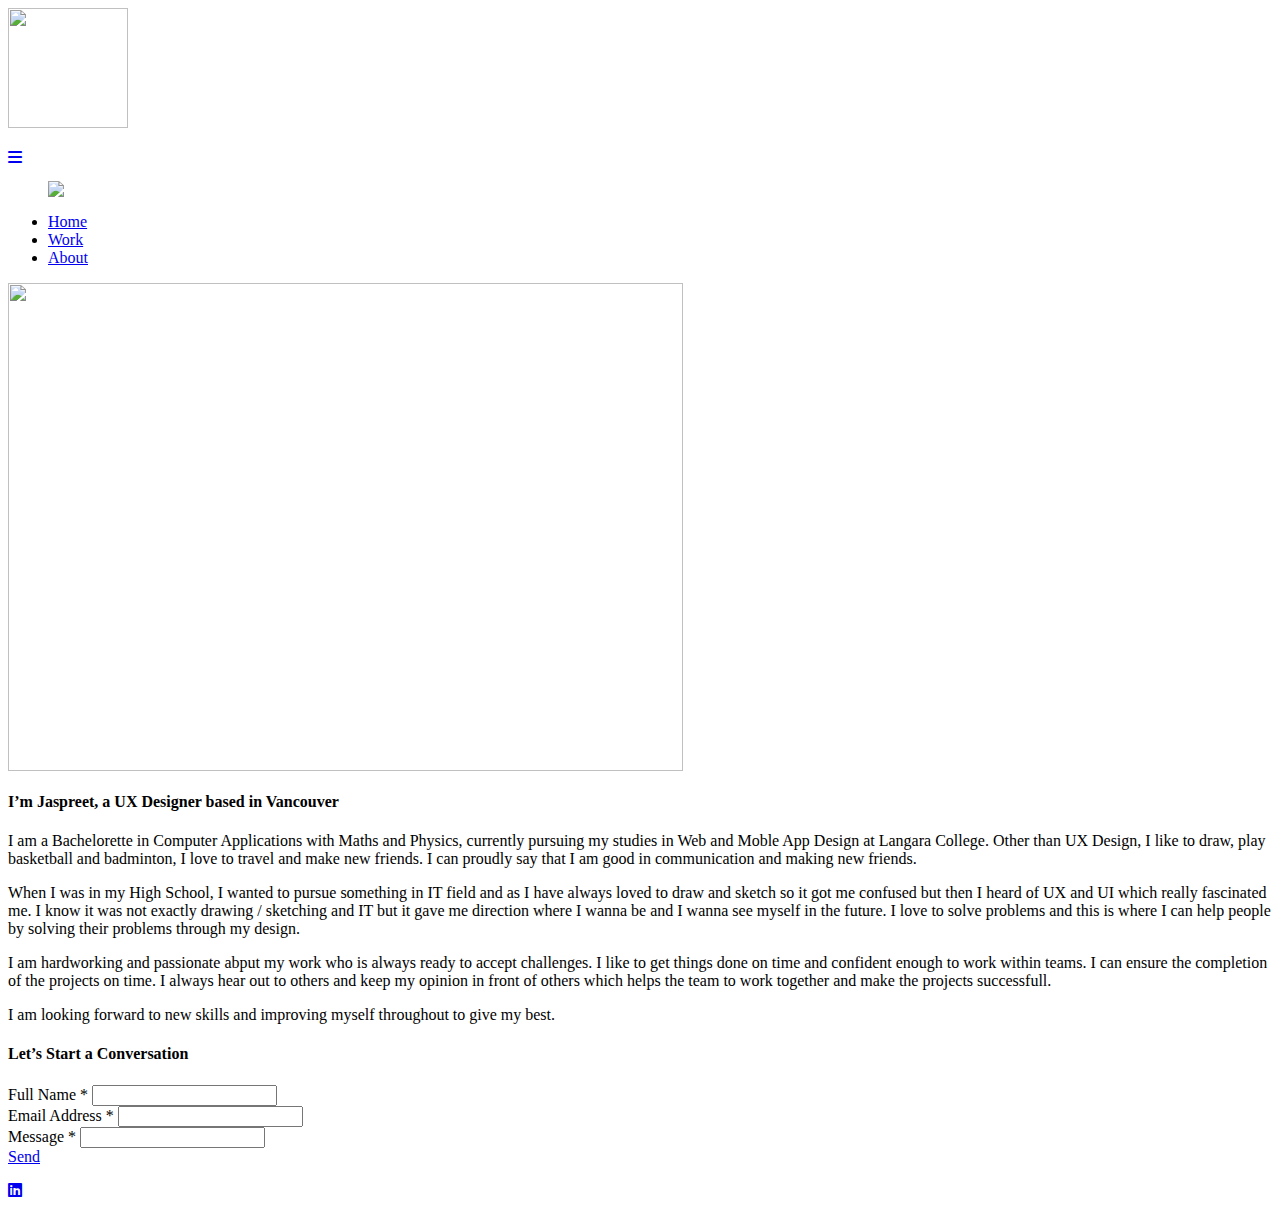
==== about.html @ 262883e8 "Add files via upload" ====
<html lang="en">
  <head>
    <meta charset="UTF-8">
    <meta http-equiv="X-UA-Compatible" content="IE=edge">
    <meta name="viewport" content="width=device-width, initial-scale=1.0">
    <link rel="stylesheet" href="assets/css/style.css">
    <link rel="stylesheet" href="https://cdnjs.cloudflare.com/ajax/libs/font-awesome/6.0.0-beta2/css/all.min.css?ver=6.1">
    <title>Jaspreet Portfolio</title>
  </head>
  <body id="htmlBody">
    <header>
      <nav class="navbar" id="navBar">
        <div class="navbar-parent">
          <div class="logo-container">
            <h1 class="logo"><a href="index.html"><img src="assets/images/logo.png" width="120" height="120"></a></h1>
          </div>
          <div class="header-menu">
            <a href="#" class="icon" id="baricon" onclick="openNav()" > <i class="fa fa-bars"></i> </a>
            <ul class="main-menu side-menu" id="sideMenu">
              <p class="close-menu" onclick="closeNav()"><img src="assets/images/closemenu.png"></p>
              <li class="main-menu-item"><a href="index.html">Home</a></li>
              <li class="main-menu-item"><a href="index.html#mywork">Work</a></li>
              <li class="main-menu-item"><a href="about.html" class="active">About</a></li> 
            </ul>
            <div class="mob-nav-bg" id="navBg"></div>
          </div>
        </div>
      </nav>
    </header>

<div class="contentwrap aboutpage">
    
     <section class="aboutSec">
      <div class="container custom-c">
        <div class="myImage">
          <img src="assets/images/jas 2.png" width="675" height="488">
        </div>
        <h4 class="work-h4">I’m Jaspreet, a UX Designer based in Vancouver</h4>
        <div class="work-para">
          <p>I am a Bachelorette in Computer Applications with Maths and Physics, currently pursuing my studies in Web and Moble App Design at Langara College. Other than UX Design, I like to draw, play basketball and badminton, I love to travel and make new
friends. I can proudly say that I am good in communication and making new friends.</p>

<p>When I was in my High School, I wanted to pursue something in IT field and as I have always loved to draw and sketch so it got me confused but then I heard of UX and UI which really fascinated me. I know it was not exactly drawing / sketching and IT but it gave me direction where I wanna be and I wanna see myself in the future. I love to solve problems and this is where I can help people by solving their problems through my design. </p>

<p>I am hardworking and passionate abput my work who is always ready to accept challenges. I like to get things done on time and confident enough to work within teams. I can ensure the completion of the projects on time. I always hear out to others and keep my opinion in front of others which helps the team to work together and make the projects successfull.</p>

<p>I am looking forward to new skills and improving myself throughout to give my best.</p>
        </div>
      </div>
    </section>

    <section class="contactFormSec">
      <div class="container custom-c">
      <div class="contactForm">
        <h4 class="work-h4">Let’s Start a Conversation</h4>
        <form>
          <div class="singleField">
            <label>Full Name *</label>
            <input type="text">
          </div>
          <div class="singleField">
            <label>Email Address *</label>
            <input type="email">
          </div>
          <div class="singleField">
            <label>Message *</label>
            <input type="text">
          </div>
          <div class="submitBtn">
            <a href="#">Send</a>
          </div>
        </form>
      </div></div>
    </section>



  
</div>


    <footer>
      <div class="footerdiv">
        <a href="https://www.linkedin.com/in/i-am-jaspreet-kaur"><i class="fab fa-linkedin"></i></a>
      </div>
    </footer>
    <script type="text/javascript" src="assets/js/scripts.js"></script>
  </body>
</html>
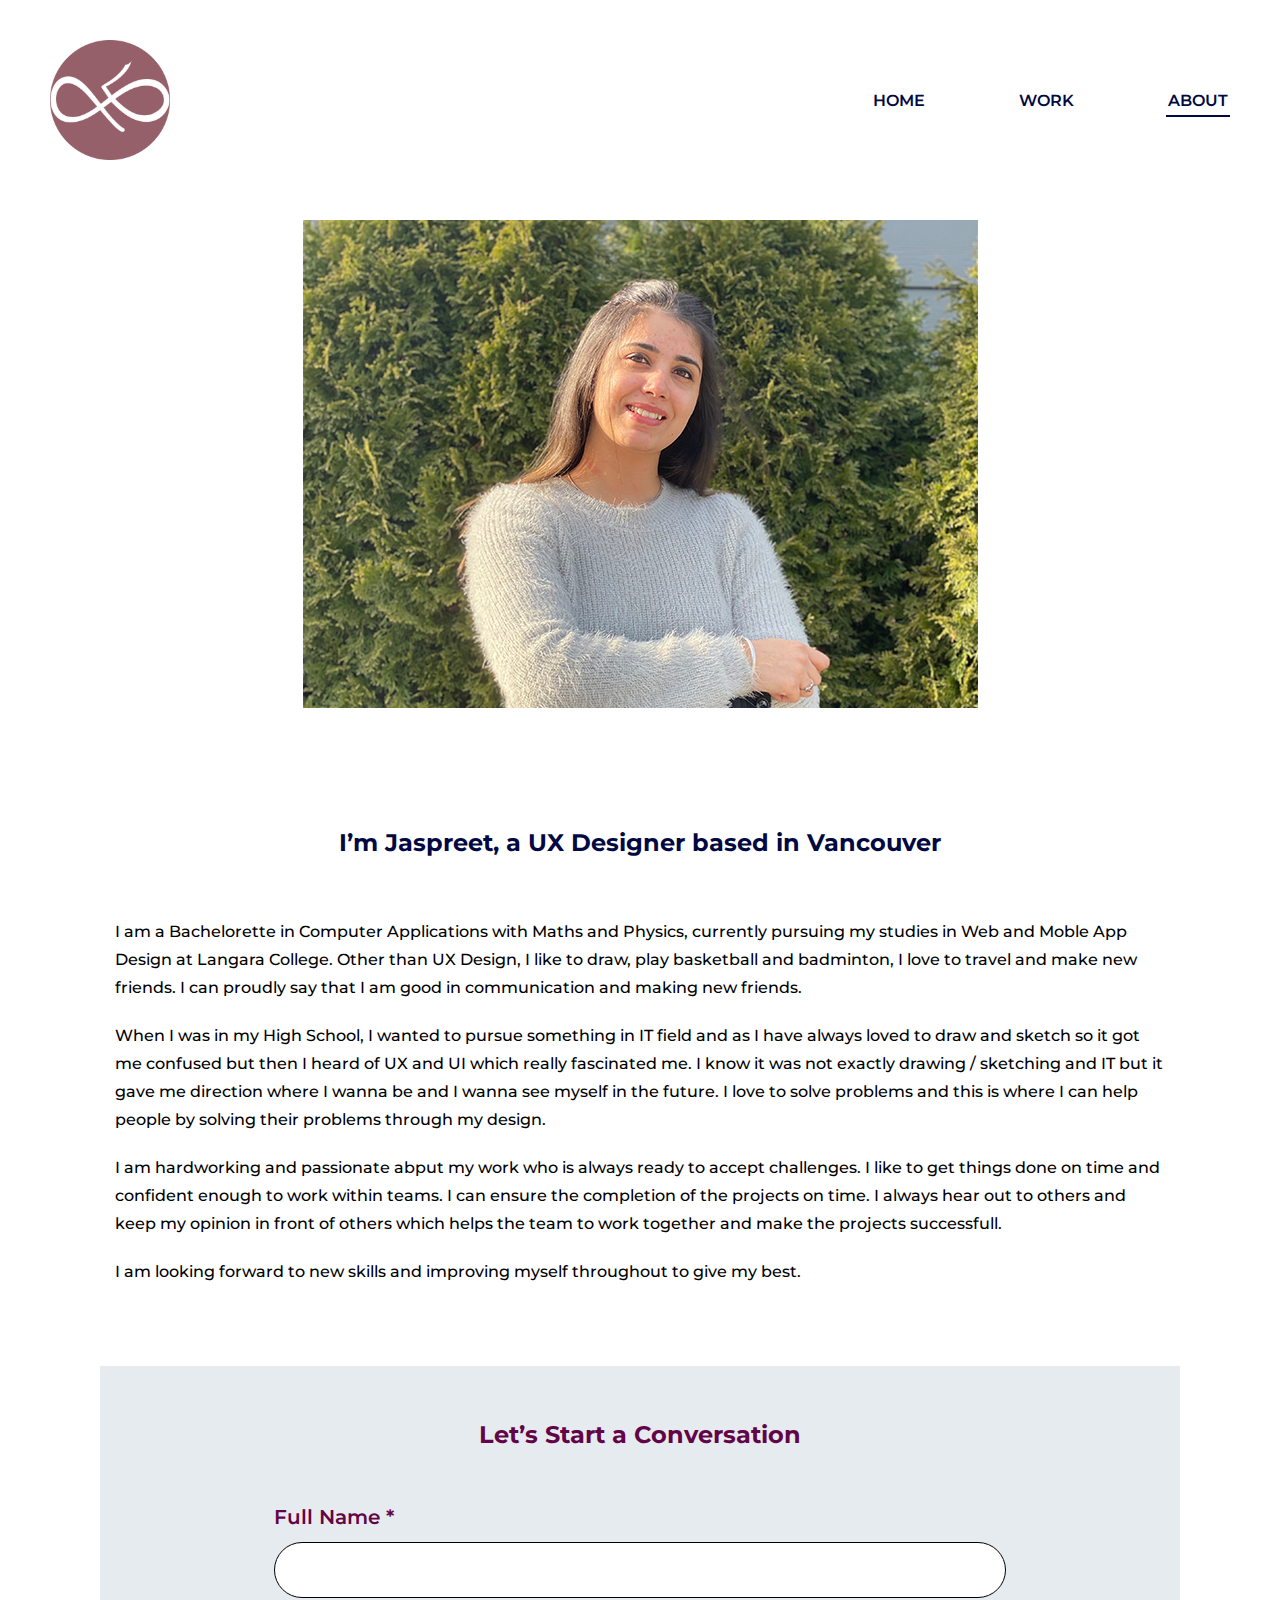
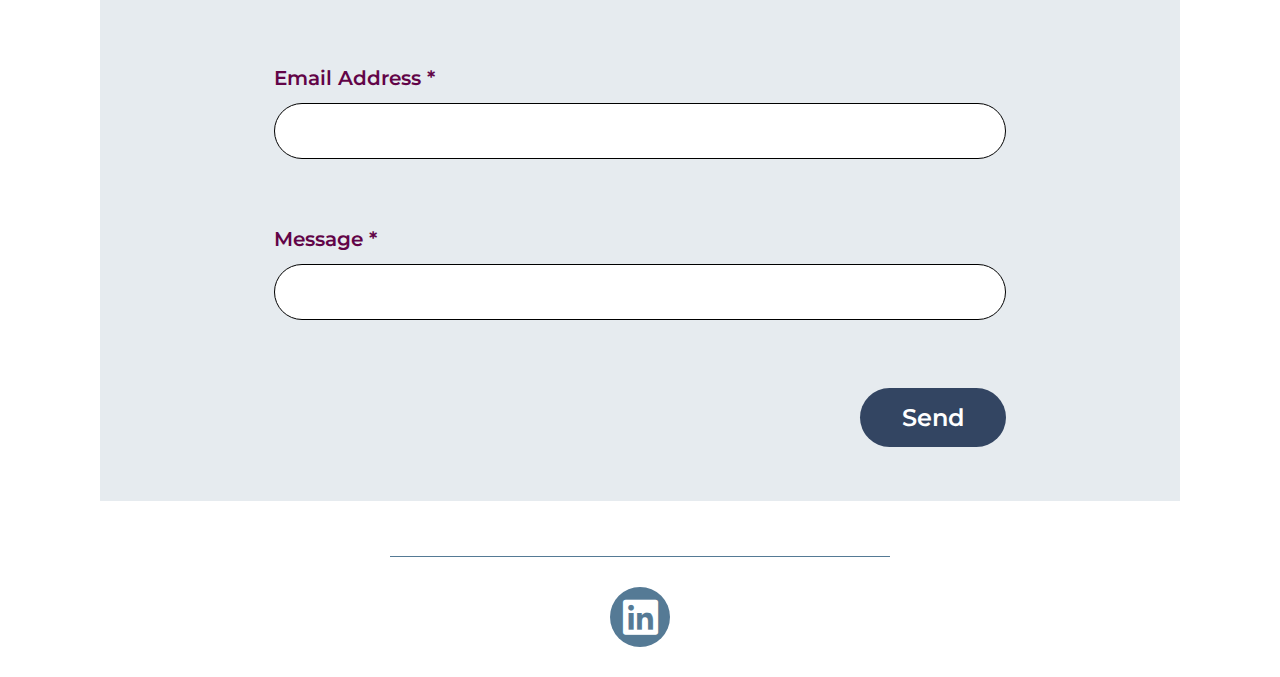
==== commit fe8baae5: "Update about.html" ====
--- a/about.html
+++ b/about.html
@@ -3,7 +3,7 @@
     <meta charset="UTF-8">
     <meta http-equiv="X-UA-Compatible" content="IE=edge">
     <meta name="viewport" content="width=device-width, initial-scale=1.0">
-    <link rel="stylesheet" href="assets/css/style.css">
+    <link rel="stylesheet" href="css/style.css">
     <link rel="stylesheet" href="https://cdnjs.cloudflare.com/ajax/libs/font-awesome/6.0.0-beta2/css/all.min.css?ver=6.1">
     <title>Jaspreet Portfolio</title>
   </head>
@@ -12,12 +12,12 @@
       <nav class="navbar" id="navBar">
         <div class="navbar-parent">
           <div class="logo-container">
-            <h1 class="logo"><a href="index.html"><img src="assets/images/logo.png" width="120" height="120"></a></h1>
+            <h1 class="logo"><a href="index.html"><img src="images/logo.png" width="120" height="120"></a></h1>
           </div>
           <div class="header-menu">
             <a href="#" class="icon" id="baricon" onclick="openNav()" > <i class="fa fa-bars"></i> </a>
             <ul class="main-menu side-menu" id="sideMenu">
-              <p class="close-menu" onclick="closeNav()"><img src="assets/images/closemenu.png"></p>
+              <p class="close-menu" onclick="closeNav()"><img src="images/closemenu.png"></p>
               <li class="main-menu-item"><a href="index.html">Home</a></li>
               <li class="main-menu-item"><a href="index.html#mywork">Work</a></li>
               <li class="main-menu-item"><a href="about.html" class="active">About</a></li> 
@@ -33,7 +33,7 @@
      <section class="aboutSec">
       <div class="container custom-c">
         <div class="myImage">
-          <img src="assets/images/jas 2.png" width="675" height="488">
+          <img src="images/jas 2.png" width="675" height="488">
         </div>
         <h4 class="work-h4">I’m Jaspreet, a UX Designer based in Vancouver</h4>
         <div class="work-para">
@@ -84,6 +84,6 @@
         <a href="https://www.linkedin.com/in/i-am-jaspreet-kaur"><i class="fab fa-linkedin"></i></a>
       </div>
     </footer>
-    <script type="text/javascript" src="assets/js/scripts.js"></script>
+    <script type="text/javascript" src="js/scripts.js"></script>
   </body>
-</html>+</html>
--- a/css/style.css
+++ b/css/style.css
@@ -0,0 +1,1099 @@
+@import url("https://fonts.googleapis.com/css2?family=Montserrat:wght@300;400;500;600;700;800;900&display=swap");
+
+/*
+font-family: 'Montserrat', sans-serif;
+*/
+body {
+  margin: 0;
+  padding: 0;
+  font-family: "Montserrat", sans-serif;
+}
+
+p {
+  font-family: "Montserrat", sans-serif;
+  font-size: 16px;
+  line-height: 28px;
+}
+
+h1,
+h2,
+h3,
+h4,
+h5,
+h6 {
+  font-size: 40px;
+  font-family: "Montserrat", sans-serif;
+  font-weight: normal;
+}
+
+* {
+  margin: 0;
+}
+
+a {
+  text-decoration: none;
+}
+
+img {
+  max-width: 100%;
+}
+
+.container {
+  max-width: 1240px;
+  padding: 0px 15px;
+  margin: 0 auto;
+}
+
+/* Navbar Start */
+.navbar {
+  width: 100%;
+  height: auto;
+  background-color: #fff;
+  position: relative;
+  top: 0;
+  left: 0;
+  width: 100%;
+  padding: 40px 0;
+  z-index: 999999;
+  -o-transition: 0.3s all;
+  transition: 0.3s all;
+  -webkit-transition: 0.3s all;
+  -moz-transition: 0.3s all;
+}
+
+.navbar .navbar-parent {
+  display: -webkit-box;
+  display: -ms-flexbox;
+  display: flex;
+  -webkit-box-orient: horizontal;
+  -webkit-box-direction: normal;
+  -ms-flex-direction: row;
+  flex-direction: row;
+  -webkit-box-align: center;
+  -ms-flex-align: center;
+  align-items: center;
+  padding: 0 50px;
+}
+
+.navbar .navbar-parent .header-menu {
+  -webkit-box-flex: 1;
+  -ms-flex: 1;
+  flex: 1;
+  color: #ffffff;
+}
+
+.navbar .navbar-parent .header-menu .main-menu {
+  display: -webkit-box;
+  display: -ms-flexbox;
+  display: flex;
+  list-style: none;
+  -webkit-box-flex: 1;
+  -ms-flex: 1;
+  flex: 1;
+  -webkit-box-pack: end;
+  -ms-flex-pack: end;
+  justify-content: flex-end;
+  -webkit-box-align: center;
+  -ms-flex-align: center;
+  align-items: center;
+}
+
+.navbar .navbar-parent .header-menu .main-menu .main-menu-item {
+  margin-right: 90px;
+}
+
+.navbar .navbar-parent .header-menu .main-menu .main-menu-item:last-child {
+  margin-right: 0px;
+}
+
+.navbar .navbar-parent .header-menu .main-menu .main-menu-item a {
+  color: #020842;
+  text-transform: uppercase;
+  font-weight: 600;
+  -o-transition: 0.3s all;
+  transition: 0.3s all;
+  -webkit-transition: 0.3s all;
+  -moz-transition: 0.3s all;
+  padding: 5px 2px;
+  border-bottom: 2px solid transparent;
+  
+}
+.navbar .navbar-parent .header-menu .main-menu .main-menu-item{
+  transition: transform .4s;
+}
+.navbar .navbar-parent .header-menu .main-menu .main-menu-item:hover{
+  transform: scale(1.25);
+  -webkit-transform: scale(1.25);
+  -moz-transform: scale(1.25);
+}
+.navbar .navbar-parent .header-menu .main-menu .main-menu-item a.active {
+  border-bottom: 2px solid #020842;
+}
+.navbar .navbar-parent .header-menu .main-menu .main-menu-item a:hover {
+  color: #96606b;
+  
+}
+
+.navbar.active {
+  background: #ffffff;
+  color: #96606b;
+  -webkit-box-shadow: 0px 0px 10px rgba(0, 0, 0, 0.2);
+  box-shadow: 0px 0px 10px rgba(0, 0, 0, 0.2);
+}
+
+.navbar.active .navbar-parent .header-menu .main-menu .main-menu-item a {
+  color: #000000;
+  -o-transition: 0.3s all;
+  transition: 0.3s all;
+  -webkit-transition: 0.3s all;
+  -moz-transition: 0.3s all;
+}
+
+.navbar.active .navbar-parent .header-menu .main-menu .main-menu-item a:hover {
+  color: #d71620;
+}
+
+.navbar.active .navbar-parent .header-menu .icon {
+  color: #000000;
+}
+
+.navbar.active .navbar-parent .logo-container a {
+  color: #d71620;
+}
+
+.scrolloff {
+  overflow: hidden;
+}
+
+.herosec {
+  background: #557a95;
+  padding: 74px 0 94px;
+}
+.herocontent {
+  display: flex;
+  align-items: center;
+}
+.herocontent > div {
+  width: 50%;
+}
+.heroRight h1 {
+  display: none;
+}
+.heroLeft h1 {
+  font-size: 32px;
+  color: #fff;
+  line-height: 40px;
+  font-weight: 700;
+  display: inline-flex;
+  flex-direction: column;
+  align-items: flex-end;
+}
+.heroLeft h1 span {
+  font-size: 24px;
+  line-height: 30px;
+  font-weight: 600;
+}
+.heroLeft p {
+  font-size: 20px;
+  font-weight: 500;
+  line-height: 30px;
+  color: #fff;
+  max-width: 520px;
+  margin-top: 45px;
+}
+.heroRight {
+  display: flex;
+  align-items: flex-end;
+  justify-content: flex-end;
+}
+
+.workSec {
+  padding: 100px 0;
+}
+.workSec .container {
+  max-width: 1050px;
+}
+.workdiv {
+  display: grid;
+  grid-template-columns: repeat(2, minmax(0, 1fr));
+  gap: 90px;
+}
+.single-work {
+  border: 1px solid #334562;
+  border-radius: 30px;
+  padding: 50px;
+  box-shadow: 0 4px 4px rgba(0, 0, 0, 0.25);
+  transition: transform .4s;
+
+}
+.single-work:hover{
+  transform: scale(1.04);
+  -webkit-transform: scale(1.04);
+  -moz-transform: scale(1.04);
+}
+
+
+
+.single-work h2 {
+  font-size: 24px;
+  font-weight: 700;
+  color: #64485c;
+  margin-bottom: 11px;
+}
+.single-work h3 {
+  font-size: 24px;
+  font-weight: 600;
+  color: #64485c;
+  opacity: 0.53;
+}
+
+.wordImg {
+  text-align: center;
+  margin: 90px 0 40px;
+}
+.wordImg img {
+  width: 320px;
+}
+.footerdiv {
+  border-top: 1px solid #557a95;
+  max-width: 500px;
+  margin: 0 auto;
+  padding: 30px 0;
+  text-align: center;
+}
+.footerdiv a {
+  background: #557a95;
+  padding: 5px;
+  border-radius: 100px;
+  height: 50px;
+  width: 50px;
+  align-items: center;
+  justify-content: center;
+  color: #fff;
+  font-size: 40px;
+  display: inline-flex;
+}
+
+.work-title {
+  text-align: center;
+  padding: 40px 0 80px;
+}
+.work-title h2 {
+  font-weight: 700;
+  font-size: 36px;
+  line-height: 44px;
+  margin: 0 0 30px;
+  color: #020842;
+}
+.work-title p {
+  font-weight: 500;
+  font-size: 24px;
+  line-height: 30px;
+  text-align: left;
+}
+.container.custom-c {
+  max-width: 1050px;
+}
+.work-images {
+  padding: 100px 0;
+  background: #5e8b91;
+}
+.work-images.redbrowncolor {
+  background: rgba(150, 96, 107, 0.88);
+}
+.work-images.lightgreencolor {
+  background: #708a8a;
+}
+.imagesWrap {
+  display: flex;
+  justify-content: space-evenly;
+  gap: 100px;
+}
+.work-h4 {
+  font-weight: 700;
+  font-size: 24px;
+  line-height: 30px;
+  margin-bottom: 30px;
+  color: #020842;
+}
+.work-para {
+  font-weight: 500;
+  font-size: 18px;
+  line-height: 24px;
+  margin-bottom: 80px;
+}
+.colwrap {
+  display: flex;
+  gap: 185px;
+}
+.colwrap .col-50 {
+  width: 50%;
+}
+.work-content {
+  padding-top: 85px;
+}
+.work-para p img {
+    margin-right: 10px;
+}
+.uiscreensec {
+  padding: 70px 0;
+}
+.fullsreenimg {
+  text-align: center;
+  background: rgba(94, 139, 145, 0.2);
+}
+.pro-overview {
+  padding: 70px 0 0;
+}
+.mockups-sec {
+  padding: 40px 0 40px;
+}
+.mockups-sec .colwrap {
+  display: flex;
+  gap: 70px;
+}
+.mockups-sec .colwrap .col-40 {
+  width: 40%;
+}
+.mockups-sec .colwrap .col-60 {
+  flex-grow: 1;
+  width: 60%;
+}
+.pro-overview .work-para {
+  margin: 0;
+}
+.mockups-sec .colwrap .work-para {
+  margin: 0;
+}
+.mockups-sec .colwrap .intro-imgs {
+  display: flex;
+  justify-content: space-between;
+}
+.worklast-sec {
+  background: rgba(94, 139, 145, 0.2);
+  margin-bottom: 60px;
+}
+.worklast-sec .colwrap .col-50 .intro-imgs {
+  display: flex;
+  justify-content: space-between;
+}
+.worklast-sec .colwrap .col-50:last-child .intro-imgs {
+  padding-top: 275px;
+}
+
+.fitnesspage .work-images.lightgreencolor {
+  margin-bottom: 86px;
+}
+.fitnesspage .fullsreenimg {
+  padding: 15px;
+}
+.work-para ul {
+  padding: 0 0 0 20px;
+}
+.work-para ul li {
+  margin-bottom: 25px;
+}
+.work-para ul li:last-child {
+  margin-bottom: 0px;
+}
+
+.fitnesspage .mockups-sec .colwrap {
+  gap: 190px;
+}
+.fitnesspage .mockups-sec {
+  padding: 0;
+}
+.fitnesspage .pro-overview {
+  padding: 80px 0 40px;
+}
+.fitnesscheckin {
+  padding: 0px 0 80px;
+}
+.fitnesscheckin .imagesWrap {
+  display: grid;
+  grid-template-columns: repeat(4, minmax(0, 1fr));
+  justify-content: center;
+  gap: 100px;
+  row-gap: 40px;
+}
+.fitnesscheckin.lastcheckin .imagesWrap {
+  grid-template-columns: repeat(3, minmax(0, 187px));
+}
+
+.florensui img:nth-child(2) {
+  margin: 50px 0;
+}
+.worklast-sec.florenslast .colwrap {
+  flex-direction: column;
+  gap: 30px;
+}
+.worklast-sec.florenslast .colwrap .col-50:last-child .intro-imgs {
+  padding-top: 0;
+}
+.worklast-sec.florenslast .colwrap .col-50 {
+  width: 100%;
+}
+.worklast-sec.florenslast .colwrap .col-50:last-child {
+  display: flex;
+  justify-content: end;
+}
+.worklast-sec.florenslast .container {
+  max-width: 965px;
+}
+
+.work-images.lightpurple {
+  background: #798598;
+}
+.tenantsui {
+  display: grid;
+  grid-template-columns: repeat(2, minmax(0, 1fr));
+  gap: 76px;
+  justify-content: space-between;
+}
+
+.work-para p {
+  margin-bottom: 20px;
+}
+.work-para p:last-child {
+  margin-bottom: 0px;
+}
+
+.tenant-mockups {
+  margin-top: 85px;
+}
+
+.tenant-mockups .work-para {
+  margin-bottom: 40px;
+}
+.lastsec {
+  margin-bottom: 80px;
+}
+
+.work-images.lightbrown {
+  background: #978679;
+  margin-bottom: 80px;
+}
+.tiresui {
+  margin-bottom: 80px;
+}
+.tiressuiImg {
+  display: grid;
+  grid-template-columns: repeat(2, minmax(0, auto));
+  gap: 76px;
+  justify-content: space-between;
+}
+.tiressuiImg-last {
+  display: grid;
+  grid-template-columns: repeat(3, minmax(0, auto));
+  gap: 76px;
+  justify-content: space-between;
+  max-width: 1050px;
+  margin-bottom: 80px;
+}
+
+.work-images.lightred {
+  background: rgba(104, 73, 95, 60);
+  margin-bottom: 80px;
+}
+.container.clgImages {
+  display: grid;
+  grid-template-columns: auto auto;
+  grid-auto-flow: row dense;
+  grid-gap: 125px;
+  justify-content: space-between;
+  margin-bottom: 80px;
+}
+.firsthalf {
+  grid-column-start: 1;
+}
+
+.secondhalf {
+  grid-column-start: 2;
+}
+
+.clghomeImages {
+  display: grid;
+  grid-template-columns: auto auto;
+  grid-auto-flow: row dense;
+  grid-gap: 20px;
+  justify-content: space-between;
+  margin-bottom: 60px;
+}
+.clgcourseImg {
+  display: grid;
+  gap: 0;
+  align-items: center;
+  justify-content: center;
+  grid-template-columns: auto;
+  margin-bottom: 60px;
+}
+.aboutSec {
+  padding: 20px 0 0px;
+}
+.aboutSec .myImage {
+  text-align: center;
+}
+.aboutSec .work-h4 {
+  text-align: center;
+  margin: 120px 0 60px;
+}
+.container.custom-c .contactForm {
+  padding: 54px 159px;
+  background: none;
+  margin-bottom: 55px;
+}
+.contactForm h4.work-h4 {
+  text-align: center;
+  color: 620447;
+  margin-bottom: 55px;
+}
+.singleField label {
+  display: block;
+  font-size: 20px;
+  font-weight: 600;
+  color: #620447;
+  margin-bottom: 13px;
+}
+.singleField {
+  margin: 0 0 68px;
+}
+.singleField input {
+  display: block;
+  width: 100%;
+  height: 56px;
+  border-radius: 50px;
+  border: 1px solid #000;
+}
+.submitBtn {
+  text-align: right;
+}
+
+.submitBtn a:hover{
+  transform: scale(1.25);
+  -webkit-transform: scale(1.25);
+  -moz-transform: scale(1.25);
+}
+
+.submitBtn a {
+  background: #334562;
+  border-radius: 50px;
+  padding: 15px 42px;
+  font-size: 24px;
+  font-weight: 600;
+  display: inline-block;
+  color: #fff;
+  transition: transform .4s;
+}
+.contactFormSec .container {
+  background: rgba(85, 122, 149, 15%);
+}
+
+.cursorzoom {
+  cursor: zoom-in;
+}
+.nextprevlinks {
+  display: flex;
+  justify-content: center;
+  gap: 80px;
+  margin-bottom: 60px;
+  font-size: 20px;
+}
+.nextprevlinks a {
+  color: #020842;
+}
+.linknone {
+  display: none;
+}
+.gototop {
+  font-size: 30px;
+  position: fixed;
+  bottom: 30px;
+  right: 30px;
+  color: #96606b;
+  pointer-events: none;
+  opacity: 0;
+  transition: 0.3s all;
+  -webkit-transition: 0.3s all;
+  -moz-transition: 0.3s all;
+}
+.gototop.showbtn {
+  opacity: 1;
+  pointer-events: inherit;
+}
+html {
+  scroll-behavior: smooth;
+}
+
+@media (min-width: 1000px) {
+  .icon {
+    display: none;
+  }
+  p.close-menu {
+    display: none;
+  }
+}
+@media (max-width: 1160px) {
+  .imagesWrap img {
+    width: 400px;
+  }
+  .mockups-sec .colwrap .col-40 .intro-imgs img {
+    max-width: 176px;
+  }
+  .fitnesspage .mockups-sec .colwrap {
+    gap: 30px;
+  }
+}
+@media (max-width: 999px) {
+  .navbar .navbar-parent .header-menu {
+    display: flex;
+    justify-content: flex-end;
+  }
+  .mob-nav-bg {
+    position: fixed;
+    top: 0;
+    left: 0;
+    z-index: -1;
+    background: rgba(0, 0, 0, 0.5);
+    height: 100%;
+    width: 100%;
+    -webkit-transition: all 0.35s;
+    -o-transition: all 0.35s;
+    transition: all 0.35s;
+    opacity: 0;
+    pointer-events: none;
+  }
+
+  .mob-nav-bg.seen {
+    opacity: 1;
+    -webkit-transition: all 0.35s;
+    -o-transition: all 0.35s;
+    transition: all 0.35s;
+    z-index: 999;
+    pointer-events: inherit;
+  }
+
+  .icon {
+    text-align: right;
+    font-size: 30px;
+    color: #64485c;
+  }
+
+  .navbar .navbar-parent .header-menu .main-menu {
+    display: block;
+  }
+
+  .navbar .navbar-parent .header-menu .main-menu .main-menu-item {
+    margin-right: 0;
+  }
+
+  .navbar .navbar-parent .header-menu .main-menu .main-menu-item a {
+    color: #64485c;
+    display: block;
+    padding: 20px 30px;
+    text-align: right;
+  }
+
+  .side-menu {
+    width: 325px;
+    max-width: 100%;
+    position: fixed;
+    top: 0;
+    right: -325px;
+    bottom: 0;
+    margin-bottom: 0;
+    z-index: 9999;
+    background: #fff;
+    filter: alpha(opacity=0);
+    -webkit-box-shadow: none;
+    box-shadow: none;
+    -webkit-transition: all 0.35s;
+    -o-transition: all 0.35s;
+    transition: all 0.35s;
+    height: 100%;
+    overflow: auto;
+    overflow-x: hidden;
+    padding: 0;
+  }
+
+  .side-menu.open {
+    right: 0;
+  }
+
+  .close-menu {
+    display: block;
+    padding: 30px 30px 10px;
+    text-align: right;
+    color: #777777;
+    cursor: pointer;
+    font-size: 27px;
+  }
+  .close-menu i {
+    color: #000000;
+  }
+  .single-work h2 {
+    font-size: 21px;
+  }
+  .single-work h3 {
+    font-size: 19px;
+  }
+  .work-images .imagesWrap {
+    gap: 50px;
+  }
+  .work-images .imagesWrap img {
+    width: 340px;
+  }
+  .mockups-sec .colwrap {
+    gap: 30px;
+    flex-direction: column;
+  }
+  .mockups-sec .colwrap .col-40 {
+    width: 100%;
+  }
+  .mockups-sec .colwrap .col-60 {
+    flex-grow: 1;
+    width: 100%;
+  }
+  .mockups-sec .colwrap .intro-imgs {
+    justify-content: space-evenly;
+  }
+  .worklast-sec .colwrap .col-50:last-child .intro-imgs {
+    padding-top: 0;
+  }
+  .worklast-sec .colwrap {
+    gap: 30px;
+  }
+  .mockups-sec.reverseCol .colwrap {
+    flex-direction: column-reverse;
+  }
+  .worklast-sec.florenslast .colwrap .col-50 .intro-imgs {
+    justify-content: center;
+  }
+  .worklast-sec.florenslast .colwrap .col-50:last-child {
+    justify-content: center;
+  }
+  .fitnesspage .mockups-sec .colwrap .intro-imgs {
+    gap: 30px;
+  }
+  .fitnesscheckin .imagesWrap {
+    gap: 50px;
+  }
+  .container.clgImages {
+    grid-gap: 50px;
+  }
+}
+
+@media (max-width: 767px) {
+  .logo img {
+    max-width: 70px;
+  }
+  .navbar .navbar-parent {
+    padding: 0 30px;
+  }
+  #navBar {
+    padding: 30px 0;
+  }
+  .heroRight h1 {
+    display: block;
+    font-size: 24px;
+    font-weight: 700;
+    color: #fff;
+    text-align: center;
+    line-height: 30px;
+  }
+  .heroRight h1 span {
+    display: block;
+    font-size: 20px;
+    font-weight: 600;
+    line-height: 24px;
+    margin-top: 7px;
+  }
+  .heroLeft h1 {
+    display: none;
+  }
+  .herocontent {
+    display: flex;
+    flex-direction: column-reverse;
+  }
+  .herocontent > div {
+    width: 100%;
+  }
+  .heroRight {
+    flex-direction: column;
+    align-items: center;
+  }
+  .heroLeft p {
+    font-size: 18px;
+    line-height: 22px;
+    max-width: 100%;
+    margin-top: 15px;
+  }
+  .herosec {
+    background: #557a95;
+    padding: 40px 15px;
+  }
+  .workSec {
+    padding: 80px 15px;
+  }
+  .workdiv {
+    grid-template-columns: repeat(1, minmax(0, 1fr));
+    gap: 52px;
+  }
+  .single-work {
+    padding: 40px;
+    box-shadow: none;
+  }
+  .wordImg {
+    margin: 50px 0 0px;
+  }
+  .single-work h2 {
+    font-size: 20px;
+  }
+  .footerdiv {
+    padding: 18px 0;
+  }
+  .footerdiv a {
+    height: 20px;
+    width: 20px;
+    font-size: 17px;
+  }
+  .aboutSec .container {
+    padding: 0;
+  }
+  .aboutSec .myImage img {
+    width: 100%;
+  }
+  .aboutSec .work-h4 {
+    text-align: left;
+    margin: 54px 0 21px;
+    padding: 0 30px;
+    font-size: 20px;
+    line-height: 24px;
+  }
+  .work-para {
+    padding: 0 30px;
+  }
+  .work-para p {
+    font-size: 18px;
+    line-height: 25px;
+    font-weight: 500;
+  }
+  .container.custom-c .contactForm {
+    padding: 40px 30px;
+  }
+  .contactForm h4.work-h4 {
+    font-size: 20px;
+  }
+  .singleField label {
+    font-size: 18px;
+    margin-bottom: 10px;
+  }
+  .singleField input {
+    height: 40px;
+  }
+  .singleField {
+    margin: 0 0 50px;
+  }
+  .contactFormSec {
+    background: rgba(85, 122, 149, 15%);
+  }
+  .aboutSec {
+    padding: 0;
+  }
+  .work-title {
+    text-align: left;
+    padding: 15px 15px 40px;
+  }
+  .work-title h2 {
+    font-size: 24px;
+    line-height: 30px;
+    margin: 0 0 25px;
+  }
+  .work-title p {
+    font-size: 20px;
+    line-height: 27px;
+  }
+  .work-images {
+    padding: 40px 0;
+  }
+  .work-images .imagesWrap {
+    gap: 80px;
+    flex-direction: column;
+    padding: 0 25px;
+    align-items: center;
+  }
+  .colwrap .col-50 {
+    width: 100%;
+  }
+  .colwrap {
+    gap: 0;
+    flex-direction: column;
+  }
+  .work-para {
+    font-size: 18px;
+    line-height: 22px;
+    margin-bottom: 50px;
+  }
+  .work-h4 {
+    font-size: 20px;
+    line-height: 24px;
+    margin-bottom: 22px;
+  }
+  .work-content .container {
+    padding: 0;
+  }
+  .mb-pad-0 {
+    padding: 0 !important;
+  }
+  .mockups-sec .container {
+    padding: 0;
+  }
+  .mb-pad-0 .work-h4 {
+    padding-right: 30px;
+    padding-left: 30px;
+  }
+  .mockups-sec .work-h4 {
+    padding-right: 30px;
+    padding-left: 30px;
+  }
+  .container.fullsreenimg {
+    padding: 0;
+  }
+  .uiscreensec {
+    padding: 20px 0 50px;
+  }
+  .uikitsec .container.fullsreenimg {
+    padding: 0 30px;
+  }
+  .pro-overview {
+    padding: 55px 0 0;
+  }
+  .pro-overview .container {
+    padding: 0;
+  }
+  .pro-overview .work-h4 {
+    padding: 0 30px;
+  }
+  .mb-reverse .colwrap {
+    flex-direction: column-reverse;
+  }
+  .mockups-sec .colwrap .col-40 .intro-imgs img {
+    max-width: 130px;
+  }
+  .mockups-sec.reverseCol .colwrap {
+    flex-direction: column;
+  }
+  .worklast-sec img {
+    max-width: 90px;
+  }
+  .worklast-sec .colwrap .col-50 .intro-imgs {
+    gap: 40px;
+    padding: 0 15px;
+  }
+  .worklast-sec .colwrap .col-50:first-child .intro-imgs {
+    justify-content: flex-start;
+  }
+  .worklast-sec .colwrap .col-50:last-child .intro-imgs {
+    justify-content: flex-end;
+  }
+  .florensuserflow .container.fullsreenimg {
+    padding: 30px 0;
+  }
+  .florensuserflow + .uiscreensec {
+    padding: 30px 0 50px;
+  }
+  .container.fullsreenimg.florensui {
+    padding: 25px 0;
+  }
+  .florensui img:nth-child(2) {
+    margin: 25px 0;
+  }
+  .mockups-sec .colwrap .col-60 .intro-imgs {
+    padding: 0 30px;
+  }
+  .worklast-sec.florenslast img {
+    width: 100%;
+    max-width: inherit;
+  }
+  .fitness-userflow {
+    padding: 60px 0;
+    background: #e6ebef;
+    margin-bottom: 30px;
+  }
+  .fitnesspage .mockups-sec img {
+    max-width: 135px;
+  }
+  .fitnesspage .mockups-sec .colwrap .intro-imgs {
+    justify-content: center;
+  }
+  .fitnesscheckin .imagesWrap {
+    grid-template-columns: repeat(2, minmax(0, 1fr));
+    padding: 0 15px;
+  }
+  .fitnesscheckin.lastcheckin .imagesWrap {
+    grid-template-columns: repeat(2, minmax(0, 1fr));
+  }
+  .fitnesscheckin {
+    padding: 0px 0 40px;
+  }
+  .container.fullsreenimg.tiresui {
+    padding: 30px 0;
+  }
+  .tiresui {
+    margin-bottom: 30px;
+  }
+  .container.clgImages {
+    padding: 0 30px;
+  }
+  .clghomeImages {
+    grid-template-columns: auto;
+    padding: 0 30px;
+  }
+  .clgcourseImg {
+    padding: 0 30px;
+  }
+  .tiressuiImg {
+    display: block;
+    text-align: center;
+    padding: 0 30px;
+  }
+  .tiressuiImg img:first-child {
+    margin-bottom: 50px;
+  }
+  .tiressuiImg-last {
+    grid-template-columns: repeat(2, minmax(0, auto));
+    gap: 50px;
+    justify-content: center;
+    margin-bottom: 50px;
+  }
+  .mockups-sec .container.tiressuiImg-last {
+    padding: 0 30px;
+  }
+  .container.tiressuiImg-last img {
+    max-width: 100%;
+  }
+  .container.tiressuiImg-last img:last-child {
+    margin: 0 auto;
+    grid-column: 1 / span 2;
+  }
+  .tenantsui {
+    grid-template-columns: repeat(1, minmax(0, 1fr));
+    gap: 30px;
+    padding: 0 30px;
+  }
+  .tenants-page .mockups-sec img {
+    max-width: 100%;
+  }
+  .tenants-page .mockups-sec {
+    padding: 0 30px;
+  }
+  .contactFormSec .container {
+    background: none;
+  }
+  .gototop {
+    bottom: 16px;
+    right: 10px;
+    font-size: 24px;
+  }
+}
+
+/* responsive end */
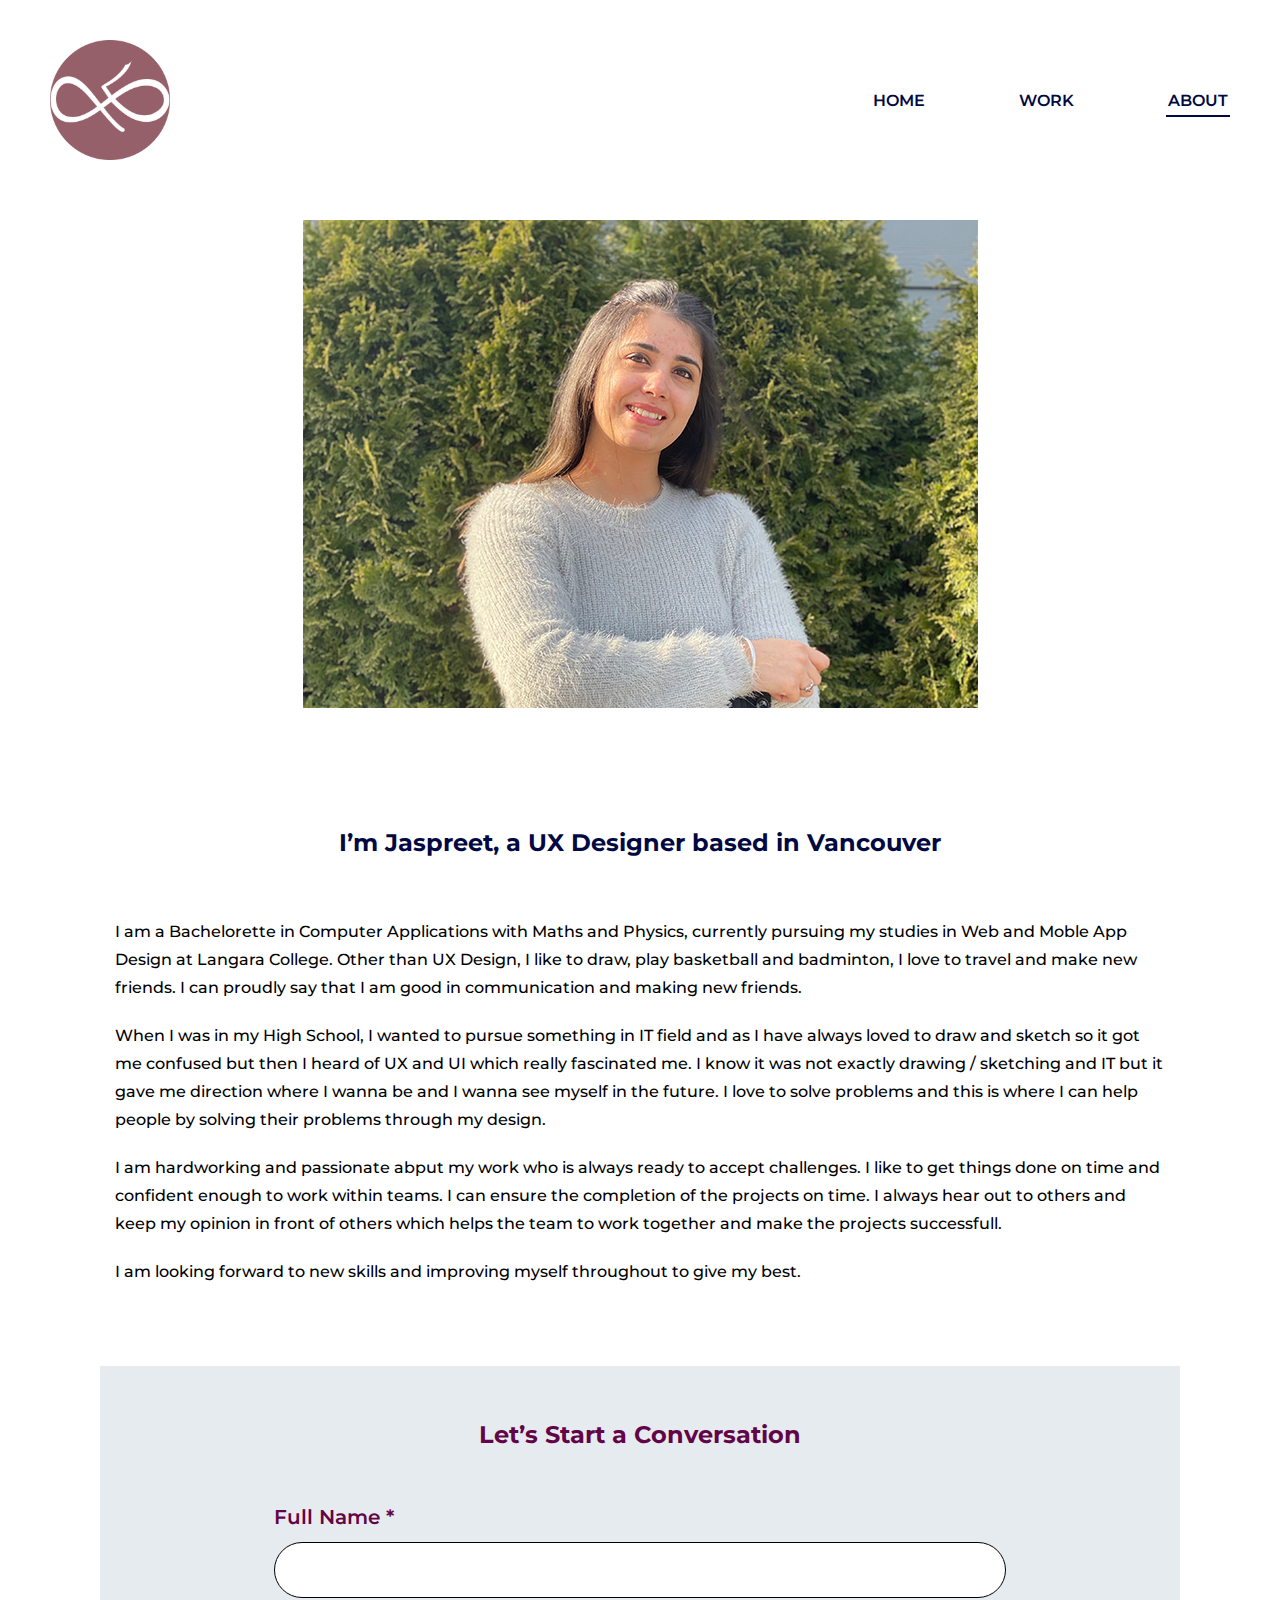
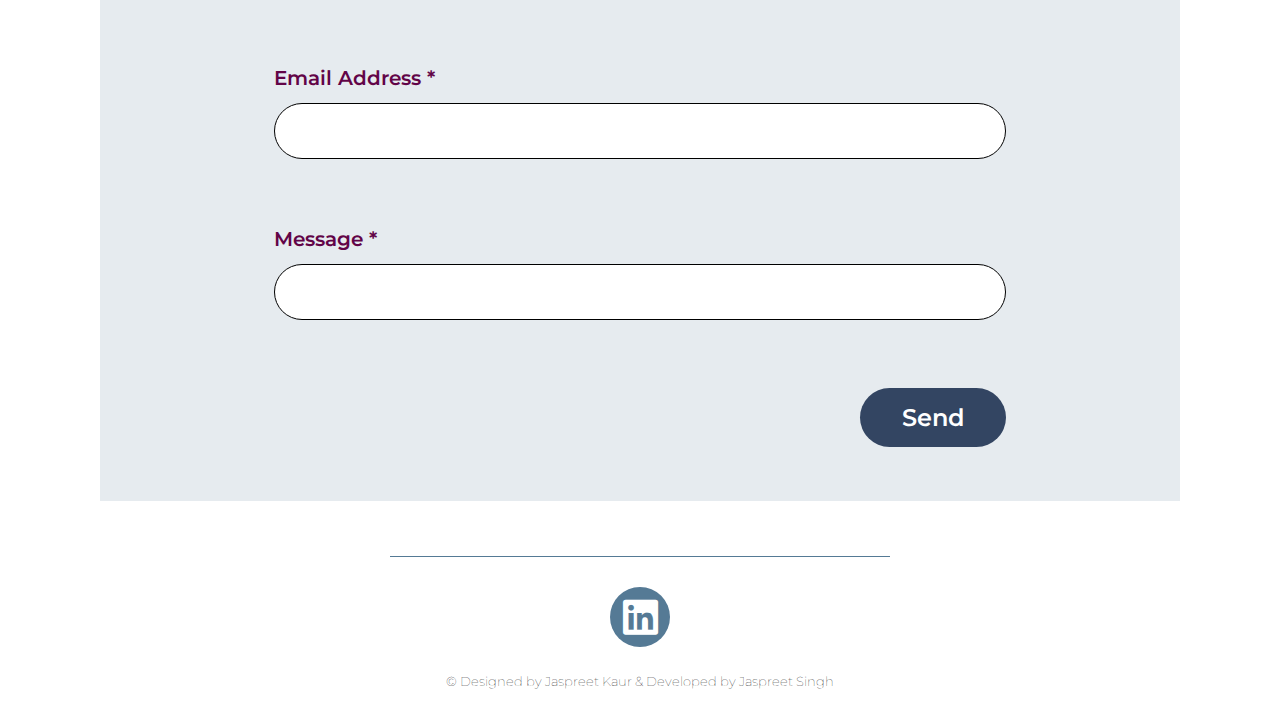
==== commit 90b40694: "Update about.html" ====
--- a/about.html
+++ b/about.html
@@ -82,6 +82,7 @@
     <footer>
       <div class="footerdiv">
         <a href="https://www.linkedin.com/in/i-am-jaspreet-kaur"><i class="fab fa-linkedin"></i></a>
+        <p> &copy; Designed by Jaspreet Kaur & Developed by Jaspreet Singh</p>
       </div>
     </footer>
     <script type="text/javascript" src="js/scripts.js"></script>
--- a/css/style.css
+++ b/css/style.css
@@ -272,6 +272,12 @@
   color: #fff;
   font-size: 40px;
   display: inline-flex;
+}
+
+.footerdiv p{
+  padding-top: 20px;
+  font-size: small;
+  font-weight: lighter;
 }
 
 .work-title {
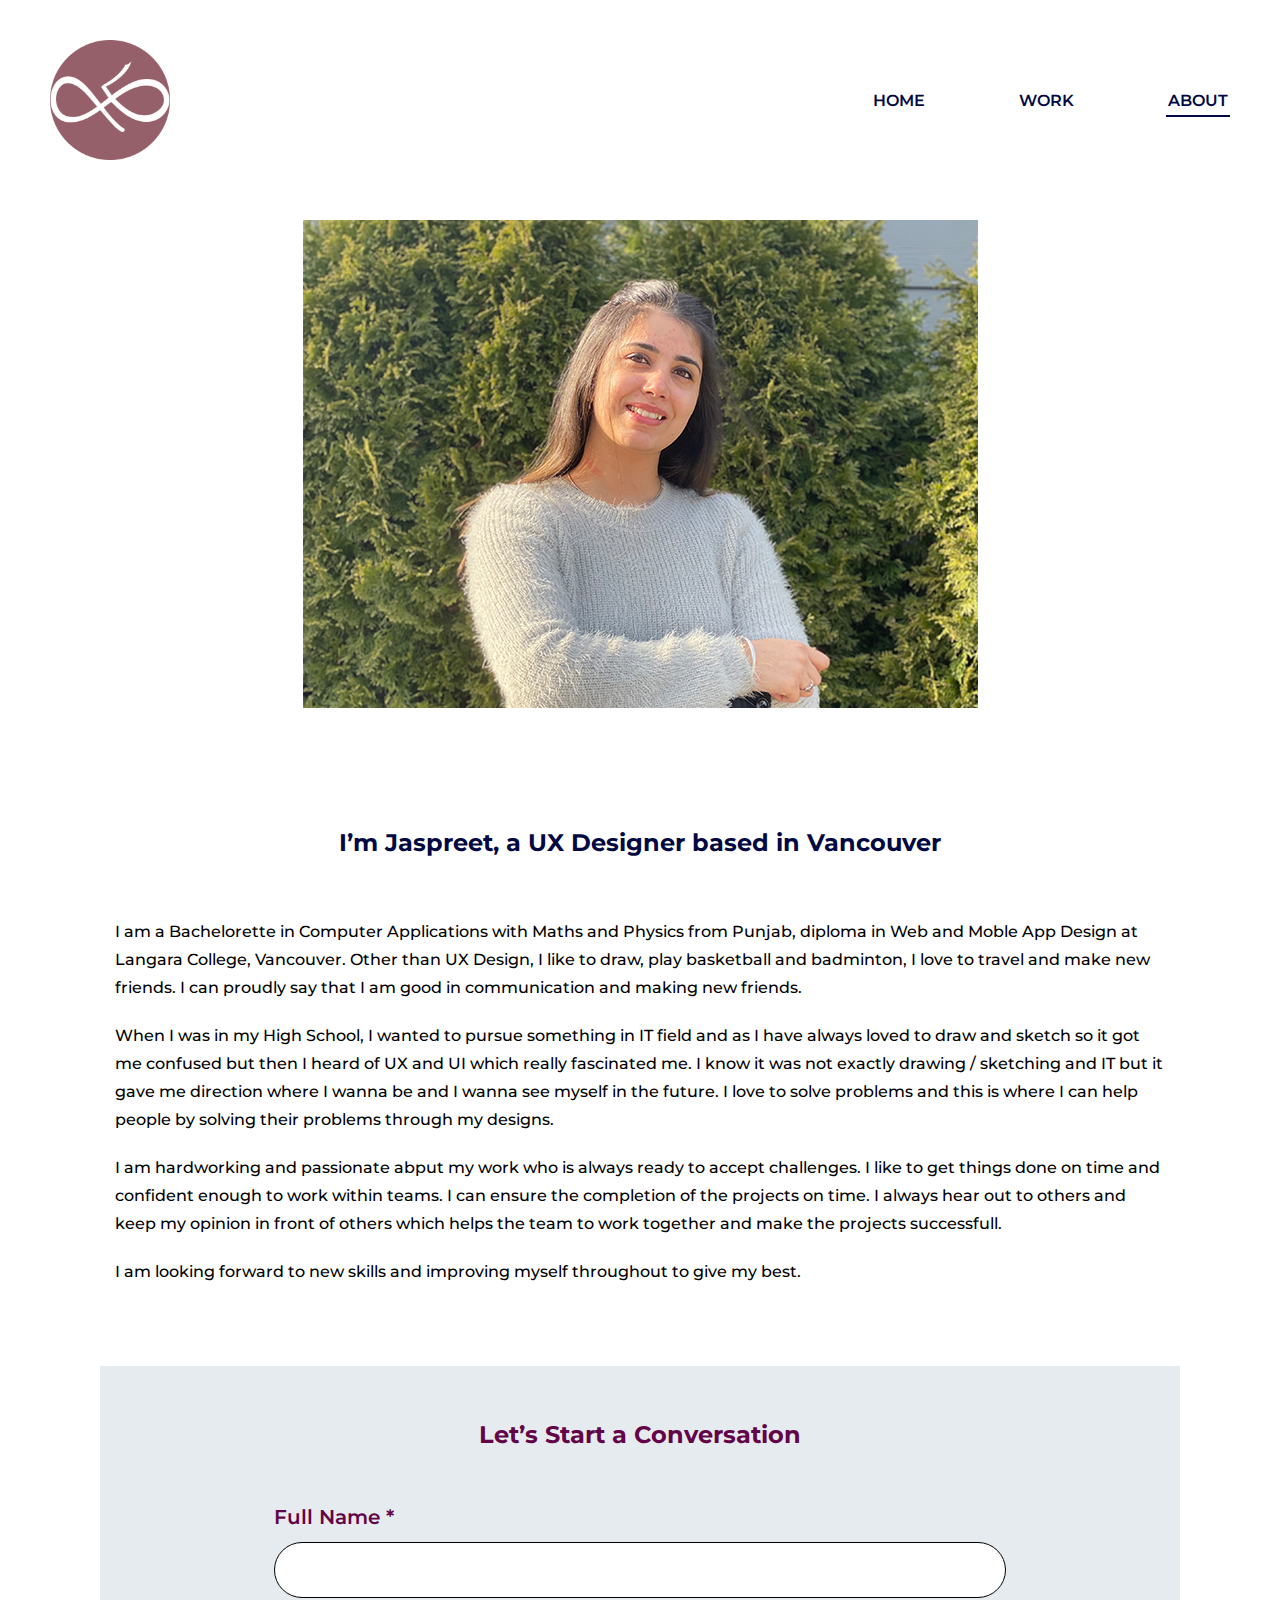
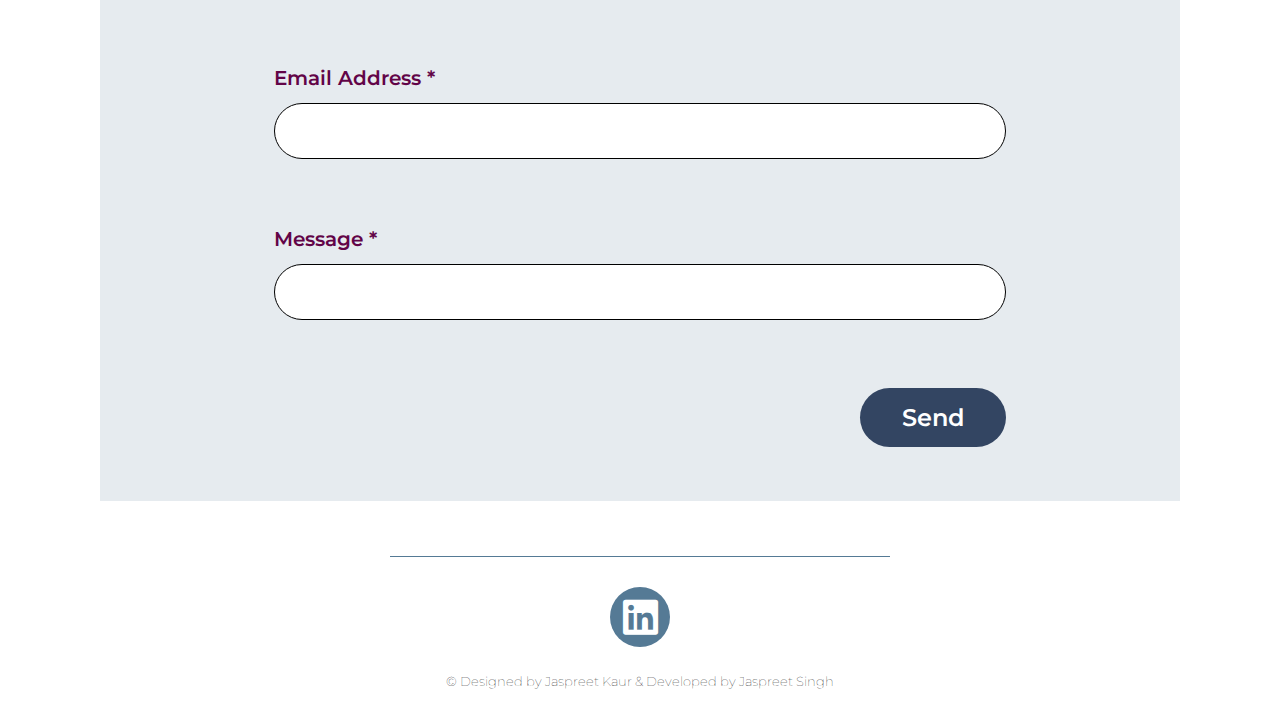
==== commit 862a2fba: "Update about.html" ====
--- a/about.html
+++ b/about.html
@@ -37,10 +37,10 @@
         </div>
         <h4 class="work-h4">I’m Jaspreet, a UX Designer based in Vancouver</h4>
         <div class="work-para">
-          <p>I am a Bachelorette in Computer Applications with Maths and Physics, currently pursuing my studies in Web and Moble App Design at Langara College. Other than UX Design, I like to draw, play basketball and badminton, I love to travel and make new
+          <p>I am a Bachelorette in Computer Applications with Maths and Physics from Punjab, diploma in Web and Moble App Design at Langara College, Vancouver. Other than UX Design, I like to draw, play basketball and badminton, I love to travel and make new
 friends. I can proudly say that I am good in communication and making new friends.</p>
 
-<p>When I was in my High School, I wanted to pursue something in IT field and as I have always loved to draw and sketch so it got me confused but then I heard of UX and UI which really fascinated me. I know it was not exactly drawing / sketching and IT but it gave me direction where I wanna be and I wanna see myself in the future. I love to solve problems and this is where I can help people by solving their problems through my design. </p>
+<p>When I was in my High School, I wanted to pursue something in IT field and as I have always loved to draw and sketch so it got me confused but then I heard of UX and UI which really fascinated me. I know it was not exactly drawing / sketching and IT but it gave me direction where I wanna be and I wanna see myself in the future. I love to solve problems and this is where I can help people by solving their problems through my designs. </p>
 
 <p>I am hardworking and passionate abput my work who is always ready to accept challenges. I like to get things done on time and confident enough to work within teams. I can ensure the completion of the projects on time. I always hear out to others and keep my opinion in front of others which helps the team to work together and make the projects successfull.</p>
 
--- a/css/style.css
+++ b/css/style.css
@@ -273,8 +273,7 @@
   font-size: 40px;
   display: inline-flex;
 }
-
-.footerdiv p{
+.footerdiv p {
   padding-top: 20px;
   font-size: small;
   font-weight: lighter;
@@ -745,9 +744,6 @@
   .work-images .imagesWrap {
     gap: 50px;
   }
-  .work-images .imagesWrap img {
-    width: 340px;
-  }
   .mockups-sec .colwrap {
     gap: 30px;
     flex-direction: column;
@@ -1010,6 +1006,10 @@
   .container.fullsreenimg.florensui {
     padding: 25px 0;
   }
+  .container.fullsreenimg.florensui img {
+    width: 388.79px;
+    height: 275.89px;
+  }
   .florensui img:nth-child(2) {
     margin: 25px 0;
   }
@@ -1049,6 +1049,10 @@
   }
   .container.clgImages {
     padding: 0 30px;
+  }
+  .container.clgImages img {
+    width: 555px;
+    height: 1089px;
   }
   .clghomeImages {
     grid-template-columns: auto;
@@ -1100,6 +1104,80 @@
     right: 10px;
     font-size: 24px;
   }
+  .work-images .imagesWrap img {
+    width: 308px;
+    height: 192px;
+  }
+  .intro-imgs img {
+    width: 130.92px;
+    height: 381.5px;
+  }
+  .container.fullsreenimg img {
+    width: 480px;
+    height: 268.73px;
+  }
+  .tenantimg img {
+    width: 450px;
+    height: 200px;
+  }
+  .container.tenantsui img {
+    width: 450px; 
+    height: 200px;
+  }
+  .container.fullsreenimg.tiresui img {
+    width: 480px;
+    height: 290px;
+  }
+  .container.clgImages img {
+    width: 156px;
+    height: 307px;
+  }
+  .container.clghomeImages img {
+    width: 324px;
+    height: 454px;
+  }
+  .one img {
+    width: 324px;
+    height: 242px;
+  }
+  .two img {
+    width: 272px;
+    height: 503px;
+  }
+  .three img {
+    width: 317px;
+    height: 330px;
+  }
+  .four img {
+    width: 317px;
+    height: 244px;
+  }
+  .five img {
+    width: 317px;
+    height: 309px;
+  }
+  .tireone img {
+    width: 332px;
+    height: 431px;
+  }
+  .tiretwo img {
+    width: 170px;
+    height: 431px;
+  }
+}
+
+@media (max-width: 480px) {
+  .logo img {
+    max-width: 70px;
+    max-height: 70px;
+  }
+}
+
+@media (max-width: 766px) {
+  .logo img {
+    max-width: 70px;
+    max-height: 70px;
+  }
 }
 
 /* responsive end */
